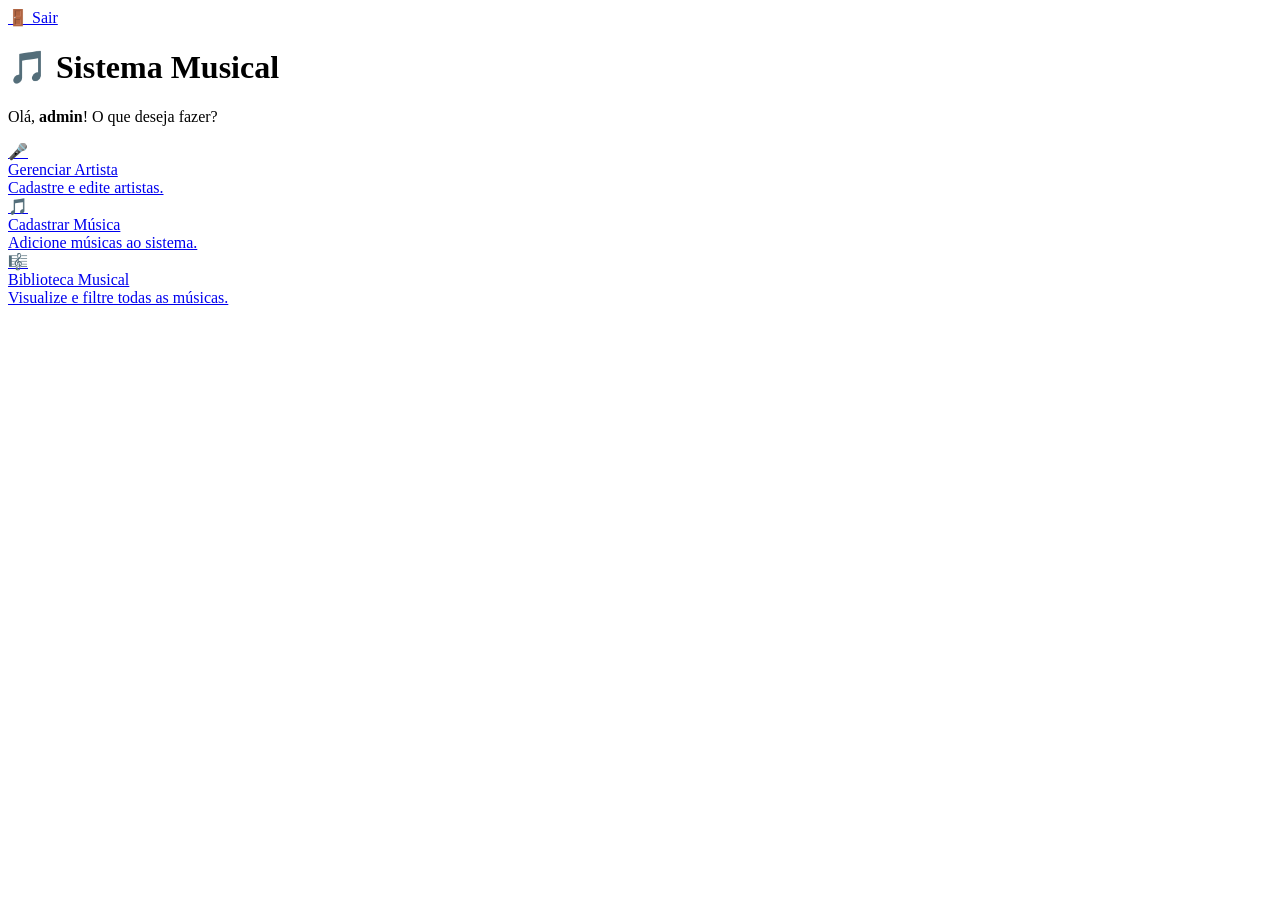
==== index.html @ f14c2541 "index e login" ====
<!DOCTYPE html>
<html lang="pt-br">
<head>
    <!-- O head é igual ao do login: só muda o title. -->
    <meta charset="UTF-8">
    <meta name="viewport" content="width=device-width, initial-scale=1.0">
    <title>Menu Principal - Sistema Musical</title>
    <link rel="icon" href="data:image/svg+xml,<svg xmlns=%27http://www.w3.org/2000/svg%27 viewBox=%270 0 100 100%27><text y=%27.9em%27 font-size=%2790%27>🎵</text></svg>">
    <link rel="stylesheet" href="styles.css">
</head>
<body>

<!-- container: caixa com largura máxima, centralizada. Usada em todas as telas, menos no login. -->
<div class="container">

     <!-- topbar: barra de cima. O CSS (flex-end) joga o botão Sair para a direita. -->
    <div class="topbar">
        <!-- Um link (a) com cara de botão: a classe btn-back deixa ele escuro. -->
        <!-- Na Sprint 2 este link vai para logout.php, que encerra a sessão. -->
        <a href="login.html" class="btn-back">🚪 Sair</a>
    </div>

    <!-- page-header: as boas-vindas, centralizadas. -->
    <div class="page-header">
        <h1>🎵 Sistema Musical</h1>
        <!-- "admin" está fixo (dado inventado). Na Sprint 2 o PHP mostra o nome de quem entrou. -->
        <p>Olá, <strong>admin</strong>! O que deseja fazer?</p>
    </div>

     <!-- menu-grid: a grade dos 3 cards. O CSS usa display: grid para colocá-los lado a lado. -->
    <div class="menu-grid">

        <!-- Cada menu-card tem um link (a) que ocupa o card inteiro: clicar em qualquer parte leva à tela. -->
        <div class="menu-card">
            <a href="cadastro_artista.html">
                <div class="menu-card-icon">🎤</div>                            <!-- ícone grande -->
                <div class="menu-card-title">Gerenciar Artista</div>            <!-- título -->
                <div class="menu-card-desc">Cadastre e edite artistas.</div>    <!-- descrição -->
            </a>
        </div>

        <div class="menu-card">
            <a href="cadastro_musica.html">
                <div class="menu-card-icon">🎵</div>
                <div class="menu-card-title">Cadastrar Música</div>
                <div class="menu-card-desc">Adicione músicas ao sistema.</div>
            </a>
        </div>

        <div class="menu-card">
            <a href="listagem_musicas.html">
                <div class="menu-card-icon">🎼</div>
                <div class="menu-card-title">Biblioteca Musical</div>
                <div class="menu-card-desc">Visualize e filtre todas as músicas.</div>
            </a>
        </div>

    </div>
    
</div>
</body>
</html>
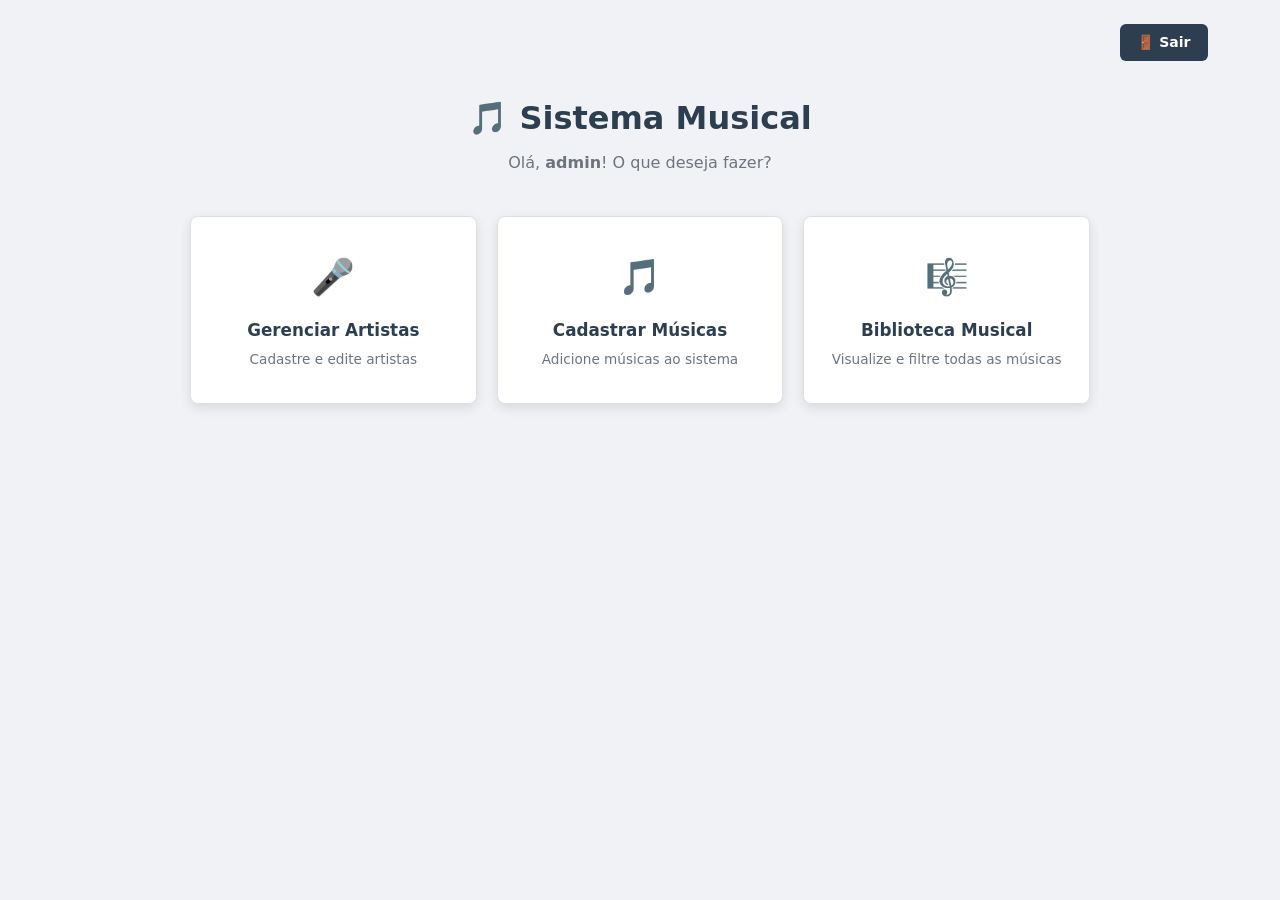
==== commit 38bd809a: "php" ====
--- a/index.html
+++ b/index.html
@@ -1,49 +1,43 @@
 <!DOCTYPE html>
 <html lang="pt-br">
 <head>
-    <!-- O head é igual ao do login: só muda o title. -->
     <meta charset="UTF-8">
     <meta name="viewport" content="width=device-width, initial-scale=1.0">
-    <title>Menu Principal - Sistema Musical</title>
+    <title>Menu Principal — Sistema Musical</title>
     <link rel="icon" href="data:image/svg+xml,<svg xmlns=%27http://www.w3.org/2000/svg%27 viewBox=%270 0 100 100%27><text y=%27.9em%27 font-size=%2790%27>🎵</text></svg>">
     <link rel="stylesheet" href="styles.css">
 </head>
 <body>
-
-<!-- container: caixa com largura máxima, centralizada. Usada em todas as telas, menos no login. -->
 <div class="container">
 
-     <!-- topbar: barra de cima. O CSS (flex-end) joga o botão Sair para a direita. -->
+    <!-- Botão de sair alinhado à direita (na Fase 2 vira link para logout.php) -->
     <div class="topbar">
-        <!-- Um link (a) com cara de botão: a classe btn-back deixa ele escuro. -->
-        <!-- Na Sprint 2 este link vai para logout.php, que encerra a sessão. -->
         <a href="login.html" class="btn-back">🚪 Sair</a>
     </div>
 
-    <!-- page-header: as boas-vindas, centralizadas. -->
+    <!-- Cabeçalho de boas-vindas -->
     <div class="page-header">
         <h1>🎵 Sistema Musical</h1>
-        <!-- "admin" está fixo (dado inventado). Na Sprint 2 o PHP mostra o nome de quem entrou. -->
+        <!-- "admin" é fixo aqui. Na Fase 2 vira <?php echo $_SESSION['usuario']; ?> -->
         <p>Olá, <strong>admin</strong>! O que deseja fazer?</p>
     </div>
 
-     <!-- menu-grid: a grade dos 3 cards. O CSS usa display: grid para colocá-los lado a lado. -->
+    <!-- Grade de cards do menu -->
     <div class="menu-grid">
 
-        <!-- Cada menu-card tem um link (a) que ocupa o card inteiro: clicar em qualquer parte leva à tela. -->
         <div class="menu-card">
             <a href="cadastro_artista.html">
-                <div class="menu-card-icon">🎤</div>                            <!-- ícone grande -->
-                <div class="menu-card-title">Gerenciar Artista</div>            <!-- título -->
-                <div class="menu-card-desc">Cadastre e edite artistas.</div>    <!-- descrição -->
+                <div class="menu-card-icon">🎤</div>
+                <div class="menu-card-title">Gerenciar Artistas</div>
+                <div class="menu-card-desc">Cadastre e edite artistas</div>
             </a>
         </div>
 
         <div class="menu-card">
             <a href="cadastro_musica.html">
                 <div class="menu-card-icon">🎵</div>
-                <div class="menu-card-title">Cadastrar Música</div>
-                <div class="menu-card-desc">Adicione músicas ao sistema.</div>
+                <div class="menu-card-title">Cadastrar Músicas</div>
+                <div class="menu-card-desc">Adicione músicas ao sistema</div>
             </a>
         </div>
 
@@ -51,12 +45,12 @@
             <a href="listagem_musicas.html">
                 <div class="menu-card-icon">🎼</div>
                 <div class="menu-card-title">Biblioteca Musical</div>
-                <div class="menu-card-desc">Visualize e filtre todas as músicas.</div>
+                <div class="menu-card-desc">Visualize e filtre todas as músicas</div>
             </a>
         </div>
 
     </div>
-    
+
 </div>
 </body>
 </html>
--- a/styles.css
+++ b/styles.css
@@ -0,0 +1,586 @@
+/* =============================================
+   SISTEMA MUSICAL — Folha de Estilos Principal
+   =============================================
+   Este arquivo cresce ao longo do roteiro. A cada
+   etapa acrescentamos só o CSS da tela que acabamos
+   de construir. As seções abaixo (variáveis, reset,
+   layout) são a base que toda tela do sistema usa.
+============================================= */
+
+
+/* -----------------------------------------------
+   1. VARIÁVEIS E RESET
+----------------------------------------------- */
+:root {
+    --primary:     #2c3e50;
+    --blue:        #3498db;
+    --blue-dark:   #2980b9;
+    --green:       #27ae60;
+    --red:         #e74c3c;
+    --red-dark:    #c0392b;
+    --bg:          #f0f2f5;
+    --surface:     #ffffff;
+    --border:      #dde1e7;
+    --text:        #2c3e50;
+    --text-muted:  #6c757d;
+    --shadow-sm:   0 1px 3px rgba(0,0,0,.08);
+    --shadow-md:   0 4px 12px rgba(0,0,0,.10);
+    --radius:      8px;
+    --font:        'Segoe UI', system-ui, -apple-system, sans-serif;
+}
+
+*, *::before, *::after {
+    margin: 0;
+    padding: 0;
+    box-sizing: border-box;
+}
+
+body {
+    font-family: var(--font);
+    background-color: var(--bg);
+    color: var(--text);
+    line-height: 1.6;
+    min-height: 100vh;
+}
+
+
+/* -----------------------------------------------
+   2. FORMULÁRIOS (base — todas as telas com <form>
+      vão reaproveitar estas regras)
+----------------------------------------------- */
+form {
+    background: var(--surface);
+    padding: 2rem;
+    border-radius: var(--radius);
+    box-shadow: var(--shadow-md);
+    margin-bottom: 2rem;
+}
+
+.form-group {
+    margin-bottom: 1.25rem;
+}
+
+label {
+    display: block;
+    margin-bottom: .4rem;
+    font-size: .9rem;
+    font-weight: 600;
+    color: var(--primary);
+}
+
+input[type="text"],
+input[type="password"],
+textarea,
+select {
+    width: 100%;
+    padding: .65rem .85rem;
+    border: 1.5px solid var(--border);
+    border-radius: 6px;
+    font-size: .95rem;
+    font-family: var(--font);
+    color: var(--text);
+    background: var(--surface);
+    transition: border-color .2s, box-shadow .2s;
+}
+
+input:focus,
+textarea:focus,
+select:focus {
+    outline: none;
+    border-color: var(--blue);
+    box-shadow: 0 0 0 3px rgba(52,152,219,.15);
+}
+
+
+/* -----------------------------------------------
+   3. BOTÕES (por enquanto só o botão primário —
+      os outros botões (.btn-edit, .btn-delete...)
+      entram no seletor abaixo quando aparecerem
+      nas próximas telas)
+----------------------------------------------- */
+.btn-primary,
+.btn-edit,
+.btn-delete,
+.btn-music,
+.btn-back,
+.btn-youtube {
+    display: inline-flex;
+    align-items: center;
+    justify-content: center;
+    gap: .35rem;
+    padding: .55rem 1.1rem;
+    border: none;
+    border-radius: 6px;
+    font-size: .875rem;
+    font-weight: 600;
+    font-family: var(--font);
+    cursor: pointer;
+    text-decoration: none;
+    white-space: nowrap;
+    transition: background-color .2s, transform .15s, box-shadow .2s;
+    line-height: 1.4;
+}
+
+.btn-primary {
+    padding: .65rem 1.4rem;
+    font-size: .95rem;
+    background: var(--blue);
+    color: #fff;
+}
+.btn-primary:hover { background: var(--blue-dark); transform: translateY(-1px); box-shadow: var(--shadow-sm); }
+
+.btn-back        { background: var(--primary); color: #fff; }
+.btn-back:hover  { background: #1a252f; }
+
+/* E acrescente as cores específicas de cada botão novo: */
+.btn-edit           { background: var(--blue);  color: #fff; }
+.btn-edit:hover      { background: var(--blue-dark); }
+.btn-delete         { background: var(--red);   color: #fff; }
+.btn-delete:hover    { background: var(--red-dark); }
+.btn-music          { background: var(--green); color: #fff; }
+.btn-music:hover     { background: #219a52; }
+.btn-youtube        { background: #ff0000; color: #fff; }
+.btn-youtube:hover  { background: #cc0000; }
+
+
+/* -----------------------------------------------
+   4. COMPONENTES DE MENSAGEM (login já usa a dica
+      de credenciais; a estrutura .message genérica
+      será usada por outras telas na Fase 2)
+----------------------------------------------- */
+.message {
+    display: flex;
+    align-items: center;
+    gap: .6rem;
+    padding: .85rem 1.1rem;
+    border-radius: 6px;
+    margin-bottom: 1.25rem;
+    font-size: .95rem;
+    font-weight: 500;
+}
+
+.message.success { background: #d4edda; color: #155724; border: 1px solid #c3e6cb; }
+.message.error   { background: #f8d7da; color: #721c24; border: 1px solid #f5c6cb; }
+
+textarea {
+    min-height: 120px;
+    resize: vertical;
+}
+
+
+/* -----------------------------------------------
+   5. TELA DE LOGIN (específico desta tela)
+----------------------------------------------- */
+.login-page {
+    display: flex;
+    justify-content: center;
+    align-items: center;
+    min-height: 100vh;
+    background: var(--bg);
+    padding: 1rem;
+}
+
+.login-card {
+    background: var(--surface);
+    padding: 2.5rem 2rem;
+    border-radius: var(--radius);
+    box-shadow: var(--shadow-md);
+    width: 100%;
+    max-width: 400px;
+}
+
+.login-card form {
+    background: none;
+    box-shadow: none;
+    padding: 0;
+    margin: 0;
+}
+
+.login-header {
+    text-align: center;
+    margin-bottom: 1.75rem;
+}
+
+.login-header h1 {
+    font-size: 1.6rem;
+    color: var(--primary);
+    margin-bottom: .25rem;
+}
+
+.login-header p {
+    color: var(--text-muted);
+    font-size: .9rem;
+}
+
+.login-card .btn-primary {
+    width: 100%;
+    margin-top: .25rem;
+}
+
+.login-hint {
+    margin-top: 1.25rem;
+    padding: .75rem 1rem;
+    background: var(--bg);
+    border-radius: 6px;
+    text-align: center;
+    font-size: .82rem;
+    color: var(--text-muted);
+    border: 1px solid var(--border);
+}
+
+.login-hint code {
+    background: #e9ecef;
+    padding: .1rem .35rem;
+    border-radius: 3px;
+    font-size: .8rem;
+}
+
+/* -----------------------------------------------
+   6. LAYOUT BASE (container usado por todas as
+      telas a partir de agora, exceto o login)
+----------------------------------------------- */
+.container {
+    max-width: 1200px;
+    margin: 0 auto;
+    padding: 24px 32px;
+}
+
+
+/* -----------------------------------------------
+   7. MENU PRINCIPAL (específico desta tela)
+----------------------------------------------- */
+.topbar {
+    display: flex;
+    justify-content: flex-end;
+    margin-bottom: 2rem;
+}
+
+.page-header {
+    text-align: center;
+    margin-bottom: 2.5rem;
+}
+
+.page-header h1 {
+    font-size: 2rem;
+    color: var(--primary);
+    margin-bottom: .35rem;
+}
+
+.page-header p { color: var(--text-muted); font-size: 1rem; }
+
+.menu-grid {
+    display: grid;
+    grid-template-columns: repeat(auto-fit, minmax(240px, 1fr));
+    gap: 1.25rem;
+    max-width: 900px;
+    margin: 0 auto;
+}
+
+.menu-card {
+    background: var(--surface);
+    border-radius: var(--radius);
+    box-shadow: var(--shadow-md);
+    transition: transform .2s, box-shadow .2s;
+    border: 1px solid var(--border);
+}
+
+.menu-card:hover {
+    transform: translateY(-4px);
+    box-shadow: 0 8px 20px rgba(0,0,0,.13);
+}
+
+.menu-card a {
+    display: block;
+    padding: 2rem 1.5rem;
+    text-align: center;
+    text-decoration: none;
+    color: var(--text);
+}
+
+.menu-card-icon  { font-size: 2.2rem; margin-bottom: .75rem; }
+.menu-card-title { font-size: 1.05rem; font-weight: 600; color: var(--primary); margin-bottom: .35rem; }
+.menu-card-desc  { font-size: .85rem; color: var(--text-muted); }
+
+/* -----------------------------------------------
+   8. TIPOGRAFIA (h2/h3 aparecem a partir desta tela)
+----------------------------------------------- */
+h2 {
+    font-size: 1.75rem;
+    font-weight: 600;
+    color: var(--primary);
+    margin-bottom: 1.5rem;
+    padding-bottom: .75rem;
+    border-bottom: 2px solid var(--border);
+}
+
+h3 {
+    font-size: 1.2rem;
+    font-weight: 600;
+    color: var(--primary);
+    margin: 2rem 0 1rem;
+}
+
+
+/* -----------------------------------------------
+   9. CABEÇALHO DE PÁGINA COM AÇÕES
+----------------------------------------------- */
+.page-header-bar {
+    display: flex;
+    align-items: center;
+    justify-content: space-between;
+    gap: 1rem;
+    margin-bottom: 1.5rem;
+    padding-bottom: .75rem;
+    border-bottom: 2px solid var(--border);
+    flex-wrap: wrap;
+}
+
+.page-header-bar h2 {
+    margin: 0;
+    padding: 0;
+    border: none;
+    font-size: 1.75rem;
+    font-weight: 600;
+    color: var(--primary);
+}
+
+.page-header-bar .header-actions {
+    display: flex;
+    gap: .6rem;
+    flex-wrap: wrap;
+    align-items: center;
+}
+
+
+/* -----------------------------------------------
+   10. FORMULÁRIO EM GRADE (2 colunas)
+----------------------------------------------- */
+input[type="number"],
+input[type="url"],
+input[type="date"] {
+    width: 100%;
+    padding: .65rem .85rem;
+    border: 1.5px solid var(--border);
+    border-radius: 6px;
+    font-size: .95rem;
+    font-family: var(--font);
+    color: var(--text);
+    background: var(--surface);
+    transition: border-color .2s, box-shadow .2s;
+}
+
+input[type="file"] {
+    width: 100%;
+    padding: .5rem;
+    border: 1.5px dashed var(--border);
+    border-radius: 6px;
+    font-size: .9rem;
+    color: var(--text-muted);
+    cursor: pointer;
+}
+
+small {
+    display: block;
+    margin-top: .3rem;
+    font-size: .8rem;
+    color: var(--text-muted);
+}
+
+/* Grid de 2 colunas para formulários */
+.form-grid {
+    display: grid;
+    grid-template-columns: 1fr 1fr;
+    gap: 0 2rem;
+}
+
+/* Campo que ocupa as 2 colunas inteiras (usado na Etapa 8, para a letra da música) */
+.form-grid .form-group.full {
+    grid-column: 1 / -1;
+}
+
+/* Grupo de botões abaixo do form */
+.form-actions {
+    display: flex;
+    gap: .75rem;
+    align-items: center;
+    flex-wrap: wrap;
+    margin-top: .5rem;
+    grid-column: 1 / -1;
+}
+
+/* Imagem atual (será usada na Fase 2, ao editar um artista/música com foto já salva) */
+.current-image {
+    display: flex;
+    align-items: center;
+    gap: .75rem;
+    margin-top: .75rem;
+    padding: .75rem;
+    background: var(--bg);
+    border-radius: 6px;
+}
+
+.current-image img {
+    width: 64px;
+    height: 64px;
+    object-fit: cover;
+    border-radius: 6px;
+    flex-shrink: 0;
+}
+
+.current-image small {
+    margin: 0;
+    color: var(--text-muted);
+}
+
+/* -----------------------------------------------
+   11. TABELAS
+----------------------------------------------- */
+.table-container {
+    background: var(--surface);
+    border-radius: var(--radius);
+    box-shadow: var(--shadow-md);
+    overflow: hidden;
+    margin-bottom: 1.5rem;
+}
+
+table {
+    width: 100%;
+    border-collapse: collapse;
+}
+
+th, td {
+    padding: 12px 16px;
+    text-align: left;
+    vertical-align: middle;
+    border-bottom: 1px solid var(--border);
+}
+
+th {
+    background: var(--primary);
+    color: #fff;
+    font-size: .82rem;
+    font-weight: 600;
+    letter-spacing: .04em;
+    text-transform: uppercase;
+    white-space: nowrap;
+}
+
+tbody tr:last-child td { border-bottom: none; }
+tbody tr:hover { background: #f8fafc; }
+
+.col-foto,
+.col-capa    { width: 90px;  white-space: nowrap; }
+.col-youtube { width: 110px; white-space: nowrap; }
+.col-acoes   { white-space: nowrap; }
+
+.action-buttons {
+    display: flex;
+    gap: 6px;
+    align-items: center;
+    flex-wrap: nowrap;
+}
+
+.table-thumbnail {
+    width: 60px;
+    height: 60px;
+    object-fit: cover;
+    border-radius: 6px;
+    display: block;
+}
+
+.no-image {
+    width: 60px;
+    height: 60px;
+    background: var(--bg);
+    border: 1.5px dashed var(--border);
+    border-radius: 6px;
+    display: flex;
+    align-items: center;
+    justify-content: center;
+    font-size: .7rem;
+    color: var(--text-muted);
+    text-align: center;
+    line-height: 1.2;
+}
+
+td.empty-cell {
+    text-align: center;
+    color: var(--text-muted);
+    padding: 2rem;
+    font-size: .95rem;
+}
+
+/* -----------------------------------------------
+   14. FILTROS
+----------------------------------------------- */
+.filters {
+    background: var(--surface);
+    padding: 1.25rem 1.5rem;
+    border-radius: var(--radius);
+    box-shadow: var(--shadow-sm);
+    margin-bottom: 1.5rem;
+    border: 1px solid var(--border);
+}
+
+.filter-group {
+    display: flex;
+    gap: 1rem;
+    flex-wrap: wrap;
+    margin-bottom: 1rem;
+}
+
+.filter-item {
+    flex: 1;
+    min-width: 180px;
+}
+
+.filter-item label {
+    font-size: .82rem;
+}
+
+.filter-actions {
+    display: flex;
+    gap: .75rem;
+    align-items: center;
+}
+
+
+/* -----------------------------------------------
+   15. UTILITÁRIOS
+----------------------------------------------- */
+.text-center { text-align: center; }
+.text-muted  { color: var(--text-muted); font-size: .9rem; }
+
+.mt-1 { margin-top: .5rem; }
+.mt-2 { margin-top: 1rem; }
+.mt-3 { margin-top: 1.5rem; }
+.mb-1 { margin-bottom: .5rem; }
+.mb-2 { margin-bottom: 1rem; }
+.mb-3 { margin-bottom: 1.5rem; }
+
+
+/* -----------------------------------------------
+   16. RESPONSIVIDADE (ajusta todas as telas juntas,
+       agora que todas já existem)
+----------------------------------------------- */
+@media (max-width: 768px) {
+    .container { padding: 16px; }
+    h2 { font-size: 1.4rem; }
+    form { padding: 1.25rem; }
+    .form-grid { grid-template-columns: 1fr; }
+    .filter-group   { flex-direction: column; gap: .75rem; }
+    .filter-item    { min-width: 100%; }
+    .table-container { overflow-x: auto; }
+    table            { min-width: 560px; }
+    th, td { padding: 10px 12px; font-size: .85rem; }
+    .table-thumbnail,
+    .no-image { width: 48px; height: 48px; }
+    .col-foto, .col-capa { width: 68px; }
+    .action-buttons { flex-wrap: wrap; gap: 4px; }
+    .btn-edit, .btn-delete, .btn-music, .btn-youtube {
+        padding: .4rem .7rem;
+        font-size: .78rem;
+    }
+    .menu-grid { grid-template-columns: 1fr; }
+}
+
